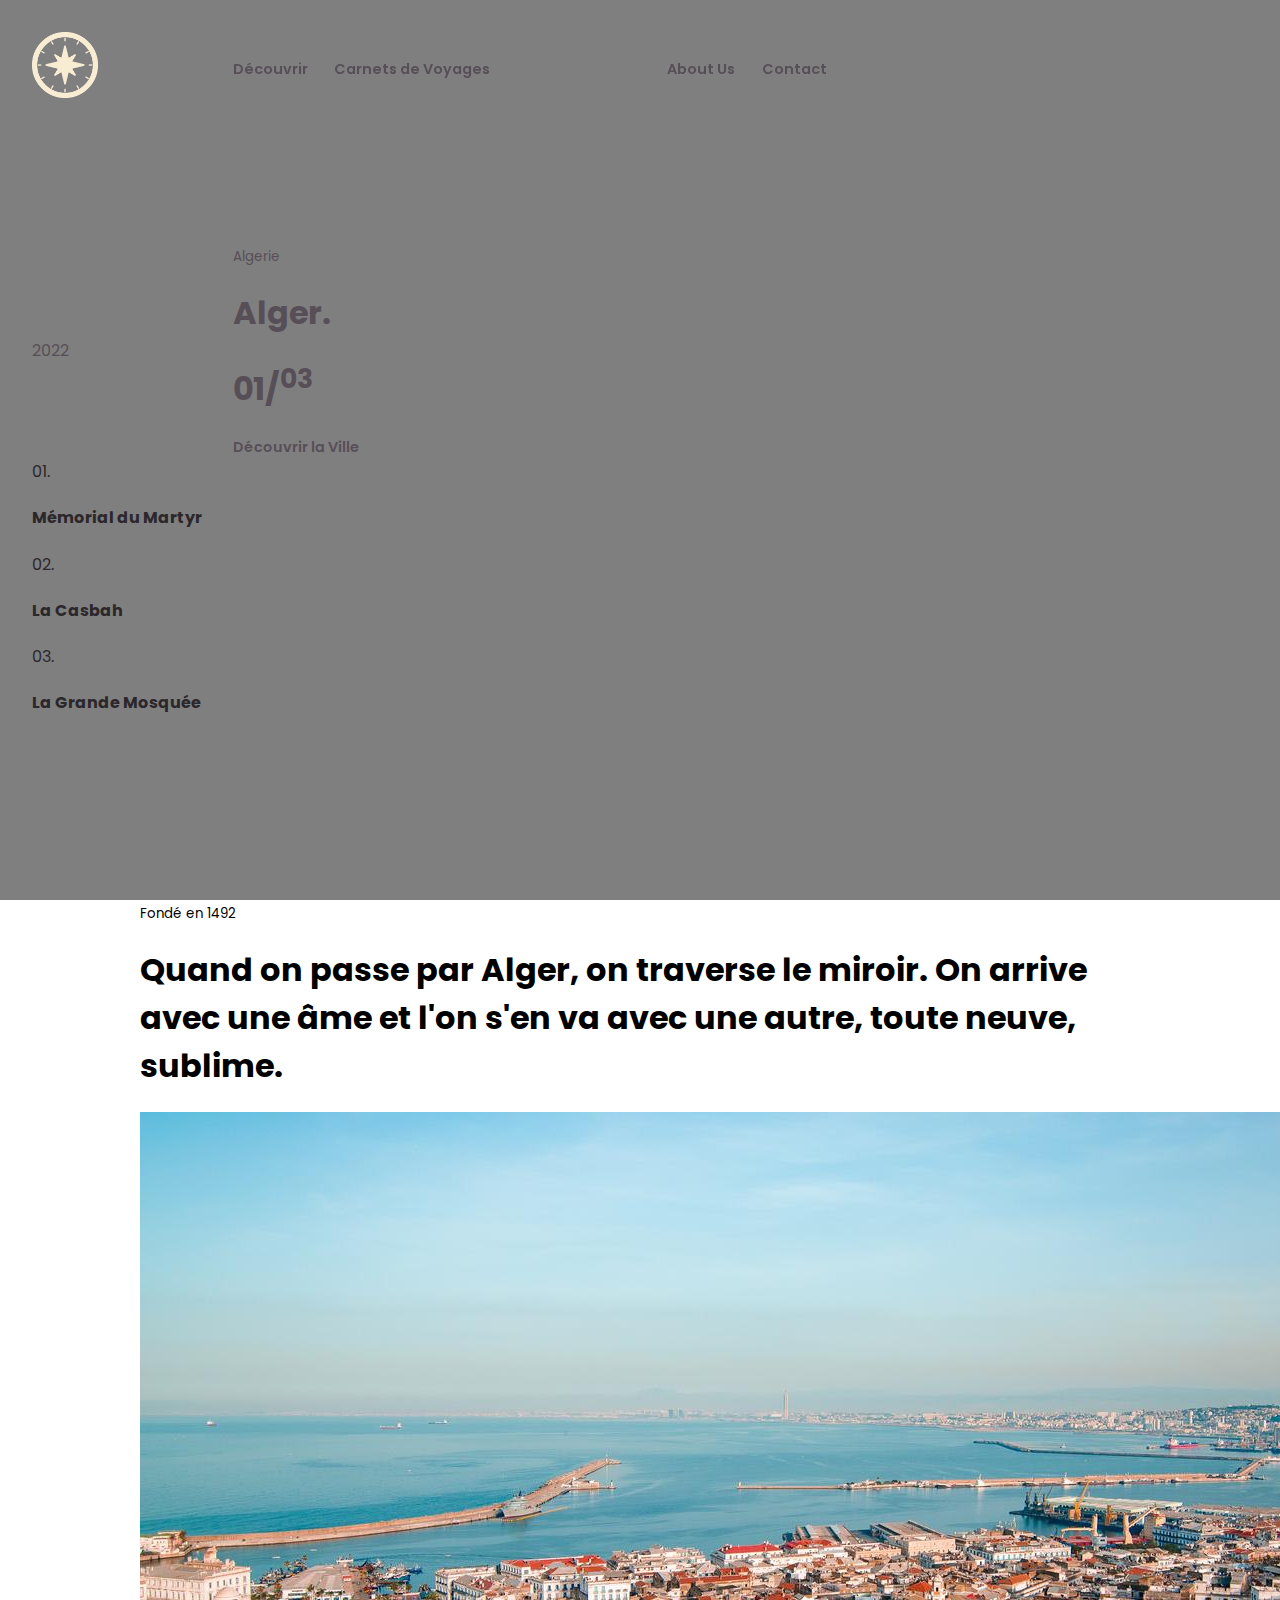
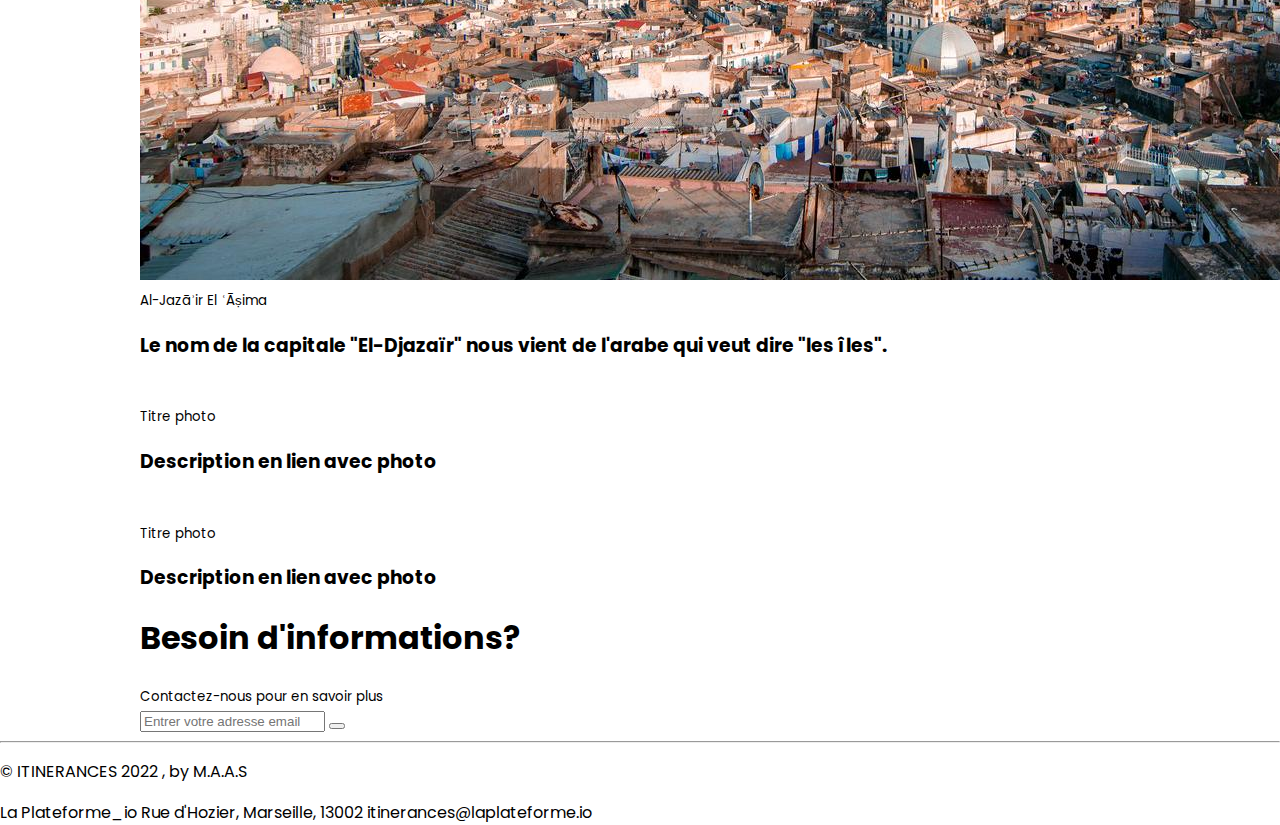
==== algerie.html @ 1a3e16e0 "Mise en place du algerie.html et algerie.css + ajout alger dans img" ====
<!DOCTYPE html>
<html lang="fr">
  <head>
    <meta charset="UTF-8" />
    <meta http-equiv="X-UA-Compatible" content="IE=edge" />
    <meta name="viewport" content="width=device-width, initial-scale=1.0" />
    <link rel="stylesheet" href="/algerie.css" />
    <script
      src="https://kit.fontawesome.com/59db8a6c8a.js"
      crossorigin="anonymous"
    ></script>
    <title>Algerie</title>
  </head>
  <body>
    <!-- Début du Header -->
    <header>
      <nav id="navbar">
        <div class="menu">
          <div>
            <ul>
              <li><a href="#">link1</a></li>
              <li><a href="#">link2</a></li>
              <li><a href="#">link3</a></li>
              <li><a href="#">link4</a></li>
            </ul>
            <div class="nav-mobile">
              <ul>
                <li><a href="#">Découvrir</a></li>
                <li><a href="#">Carnet de Voyages</a></li>
              </ul>
              <ul>
                <li><a href="#">About Us</a></li>
                <li><a href="#">Contact</a></li>
              </ul>
            </div>
          </div>
        </div>
        <div class="container">
          <a href="#" class="logo"
            ><img src="/img/rose-des-vents.png" alt="logo rose des vents"
          /></a>
          <div class="container-inner">
            <ul>
              <li><a href="#">Découvrir</a></li>
              <li><a href="#">Carnets de Voyages</a></li>
            </ul>
            <ul>
              <li><a href="#">About Us</a></li>
              <li><a href="#">Contact</a></li>
            </ul>
          </div>
          <i class="fas fa-bars" id="menu-button"></i>
        </div>
      </nav>
      <div class="header-body">
        <div class="container">
          <div class="column col-1">
            <span class="year">2022</span>
            <div class="social">
              <a href="#">
                <i class="fab fa-facebook-f"></i>
              </a>
              <a href="#">
                <i class="fab fa-instagram"></i>
              </a>
              <a href="#">
                <i class="fab fa-github-alt"></i>
              </a>
            </div>
          </div>
          <div class="container-inner">
            <div class="column col-2">
              <div>
                <small>Algerie</small>
                <div class="big-title">
                  <h1 class="title anim-animate">Alger.</h1>
                  <h1 class="slider-count">01/<sup>03</sup></h1>
                </div>
                <a href="#" class="link-discover">Découvrir la Ville</a>
                <i class="fas fa-chevron-right"></i>
              </div>
              <a href="#" class="scroll-button">
                <i class="fas fa-chevron-down"></i>
              </a>
            </div>
          </div>
          <div class="column col-3">
            <span class="page active-page"></span>
            <span class="page"></span>
            <span class="page"></span>
          </div>
        </div>
      </div>
      <div class="slide-card">
        <div class="slide-card-active">
          <span>01.</span>
          <h4>Mémorial du Martyr</h4>
        </div>
        <div>
          <span>02.</span>
          <h4>La Casbah</h4>
        </div>
        <div>
          <span>03.</span>
          <h4>La Grande Mosquée</h4>
        </div>
      </div>
    </header>
    <!-- Fin du Header -->

    <!-- Debut de la Section Découvrir -->
    <section id="discover" class="decouvrir">
      <div class="container-inner">
        <div>
          <div class="class-card-small">
            <small>Fondé en 1492</small>
            <h1>
              Quand on passe par Alger, on traverse le miroir. On arrive avec
              une âme et l'on s'en va avec une autre, toute neuve, sublime.
            </h1>
            <a href="#">
              <i class="fas fa-arrow-right fa-2x"></i>
            </a>
          </div>
          <div class="card wow anime-animate anime-fondu">
            <img src="/img/Alger/Baie d'Alger.jpeg" alt="Baie d'Alger" />
            <div>
              <small>Al-Jazāʾir El ʿĀṣima </small>
              <h3>
                Le nom de la capitale "El-Djazaïr" nous vient de l'arabe qui
                veut dire "les îles".
              </h3>
            </div>
          </div>
          <div class="card wow anime-animate anime-fondu">
            <img src="lien image 2" alt="" />
            <div>
              <small>Titre photo</small>
              <h3>Description en lien avec photo</h3>
            </div>
          </div>
        </div>
        <div>
          <div class="card wow anime-animate anime-fondu">
            <img src="lien image 3" alt="" />
            <div>
              <small>Titre photo</small>
              <h3>Description en lien avec photo</h3>
            </div>
          </div>
          <div class="card-small newsletter">
            <h1>Besoin d'informations?</h1>
            <small>Contactez-nous pour en savoir plus</small>
            <form>
              <div class="input-container">
                <input type="text" placeholder="Entrer votre adresse email" />
                <button type="submit">
                  <i class="fas fa-arrow-right"></i>
                </button>
              </div>
            </form>
          </div>
        </div>
      </div>
    </section>

    <hr />

    <!-- Début du Footer -->
    <footer>
      <div>
        <p>
          &copy; ITINERANCES
          <span class="year">2022</span>
          , by M.A.A.S
        </p>
      </div>
      <div>
        <span>La Plateforme_io</span>
        <span>Rue d'Hozier, Marseille, 13002</span>
        <span>itinerances@laplateforme.io</span>
      </div>
      <div>
        <a href="#"><i class="fab fa-facebook-f"></i></a>
        <a href="#"><i class="fab fa-instagram"></i></a>
        <a href="#"><i class="fab fa-github-alt"></i></a>
      </div>
    </footer>
    <!-- Fin du Footer -->
  </body>
</html>
---- algerie.css ----
/* <==== Import du font à partir de google ====> */
@import url("https://fonts.googleapis.com/css2?family=Poppins:ital,wght@0,100;0,200;0,300;0,400;0,500;0,600;0,700;0,800;0,900;1,100;1,200;1,300;1,400;1,500;1,600;1,700;1,800;1,900&display=swap");

/* <===== Déclarations des variables dans le ROOT ======> */
:root {
  --font: "Poppins", sans-serif;
  --text-color: #574f57;
  --text-hover: #979376;
  --primary-color: #f8ecd3;
  /* Créer une classe avec la couleur et la taille d'espacement des lettres si besoin*/
  --desc-color: #a2a2a2;
}

html {
  scroll-behavior: smooth;
}

body {
  margin: 0;
  font-family: var(--font);
  overflow-x: hidden;
}

* {
  box-sizing: border-box;
}

/* <===== SCROLLBAR ======>*/

/* largeur */
::-webkit-scrollbar {
  width: 10px;
}

/* Piste Scrollbar */
::-webkit-scrollbar-track {
  background: var(--primary-color);
}

/* Emplacement Barre de défilement */
::-webkit-scrollbar-thumb {
  background: #e54461;
}

/* <==== Liens ====> */

a {
  text-decoration: none;
  font-size: 0.9rem;
  transition: 0.3s;
  font-weight: 600;
  color: var(--text-color);
}

a:hover {
  color: var(--text-hover);
}

/* <==== Listes =====> */

ul {
  list-style-type: none;
  padding: 0;
}

/* <===== Header ======> */

header {
  min-height: 100vh;
  padding: 2em 2em 0 2em;
  background: url(/img/Alger/Alger.jpg) no-repeat center;
  background-size: cover;
  position: relative;
  color: var(--text-color);
  padding-top: 27vh;
  transition: 0.5s;
}

header::before {
  content: "";
  background: rgba(0, 0, 0, 0.5);
  position: absolute;
  top: 0;
  left: 0;
  width: 100%;
  height: 100%;
  z-index: 0;
}

header a {
  color: var(--text-color);
}

.container,
.container-inner {
  margin: 0 auto;
  width: 100%;
}

.container-inner {
  max-width: 1000px;
}

.container {
  max-width: 1350px;
  position: relative;
  display: grid;
  grid-template-columns: 1fr 5fr 1fr;
  justify-content: space-between;
  align-items: center;
  margin: 0 auto;
}

/* <====== NAVBAR =======> */

nav {
  position: fixed;
  top: 0;
  left: 0;
  width: 100%;
  padding: 2em;
  z-index: 9;
  transition: 0.7s;
}

.logo img {
  width: 4.6em;
  height: 4.6em;
}

nav .container-inner {
  display: flex;
  justify-content: space-between;
  align-items: center;
  width: 100%;
}

nav .container ul {
  width: 100%;
  margin: 0 1em;
}

nav .contianer ul:nth-child(2) {
  text-align: right;
}

nav .container ul li {
  display: inline-block;
  margin: 0 0.7em;
}

nav .fa-bars {
  font-size: 1.2em;
  cursor: pointer;
  transition: 0.3s;
  text-align: right;
}

nav .fa-bars:hover {
  color: var(--text-hover);
}

.menu {
  background: #fff;
  position: fixed;
  top: 0;
  left: 0;
  width: 100%;
  text-align: center;
  font-size: 1.3em;
  height: 0;
  opacity: 0;
  transition: 0.7s cubic-bezier(0.74, -0.03, 0.83, 0.67);
  overflow-y: hidden;
}

.menu ul {
  margin: 1em auto;
}

.menu li {
  margin: 1em 0;
}

.menu > div {
  display: flex;
  justify-content: center;
  align-items: center;
  flex-direction: column;
  overflow-y: scroll;
}

.menu > div::-webkit-scrollbar {
  display: none;
}

/* <===== Propriétès NAVBAR-JS =====> */

.menu-open {
  height: 100vh;
  opacity: 1;
}

.navbar-active {
  background: var(--primary-color);
}

/* <===== HEADER-BODY =====> */

.header-body {
  width: 100%;
}

.header-body .container-inner {
  margin: 0 1em;
  padding: 0 1.7em;
  justify-self: center;
}
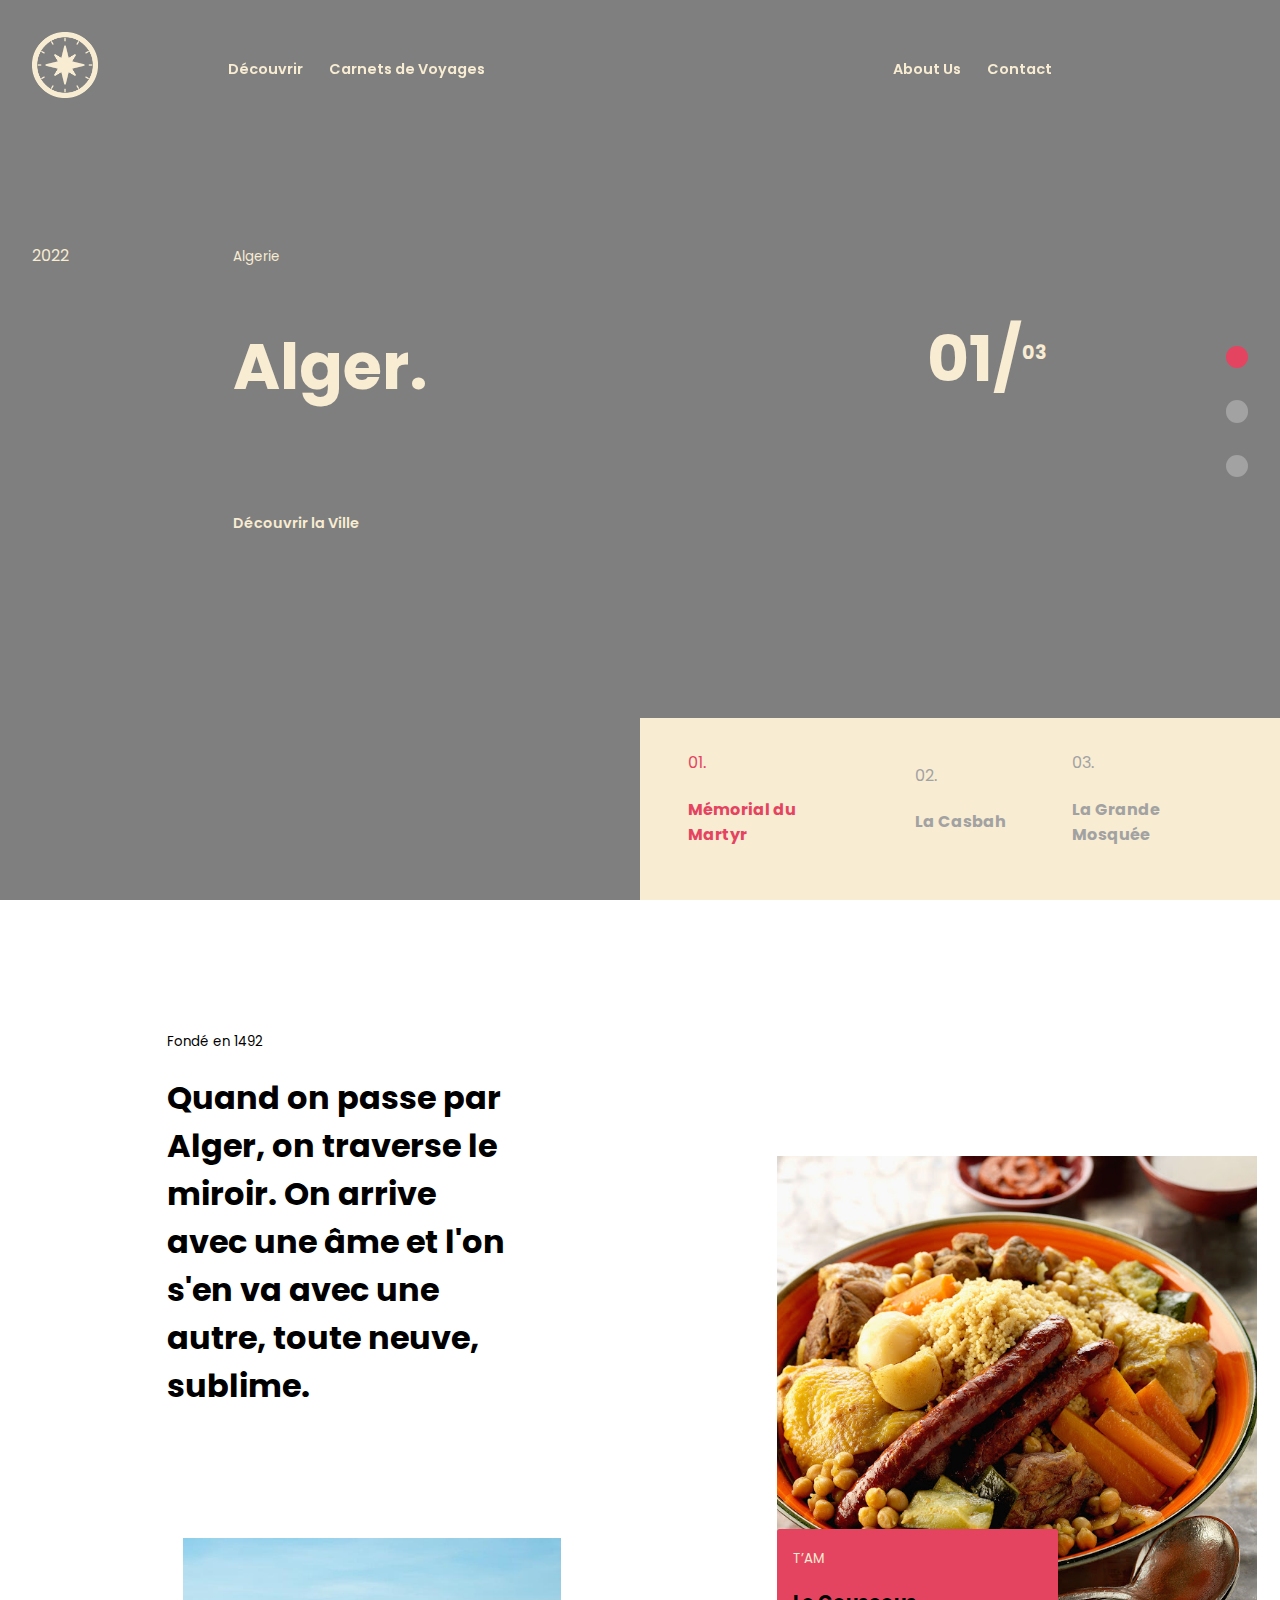
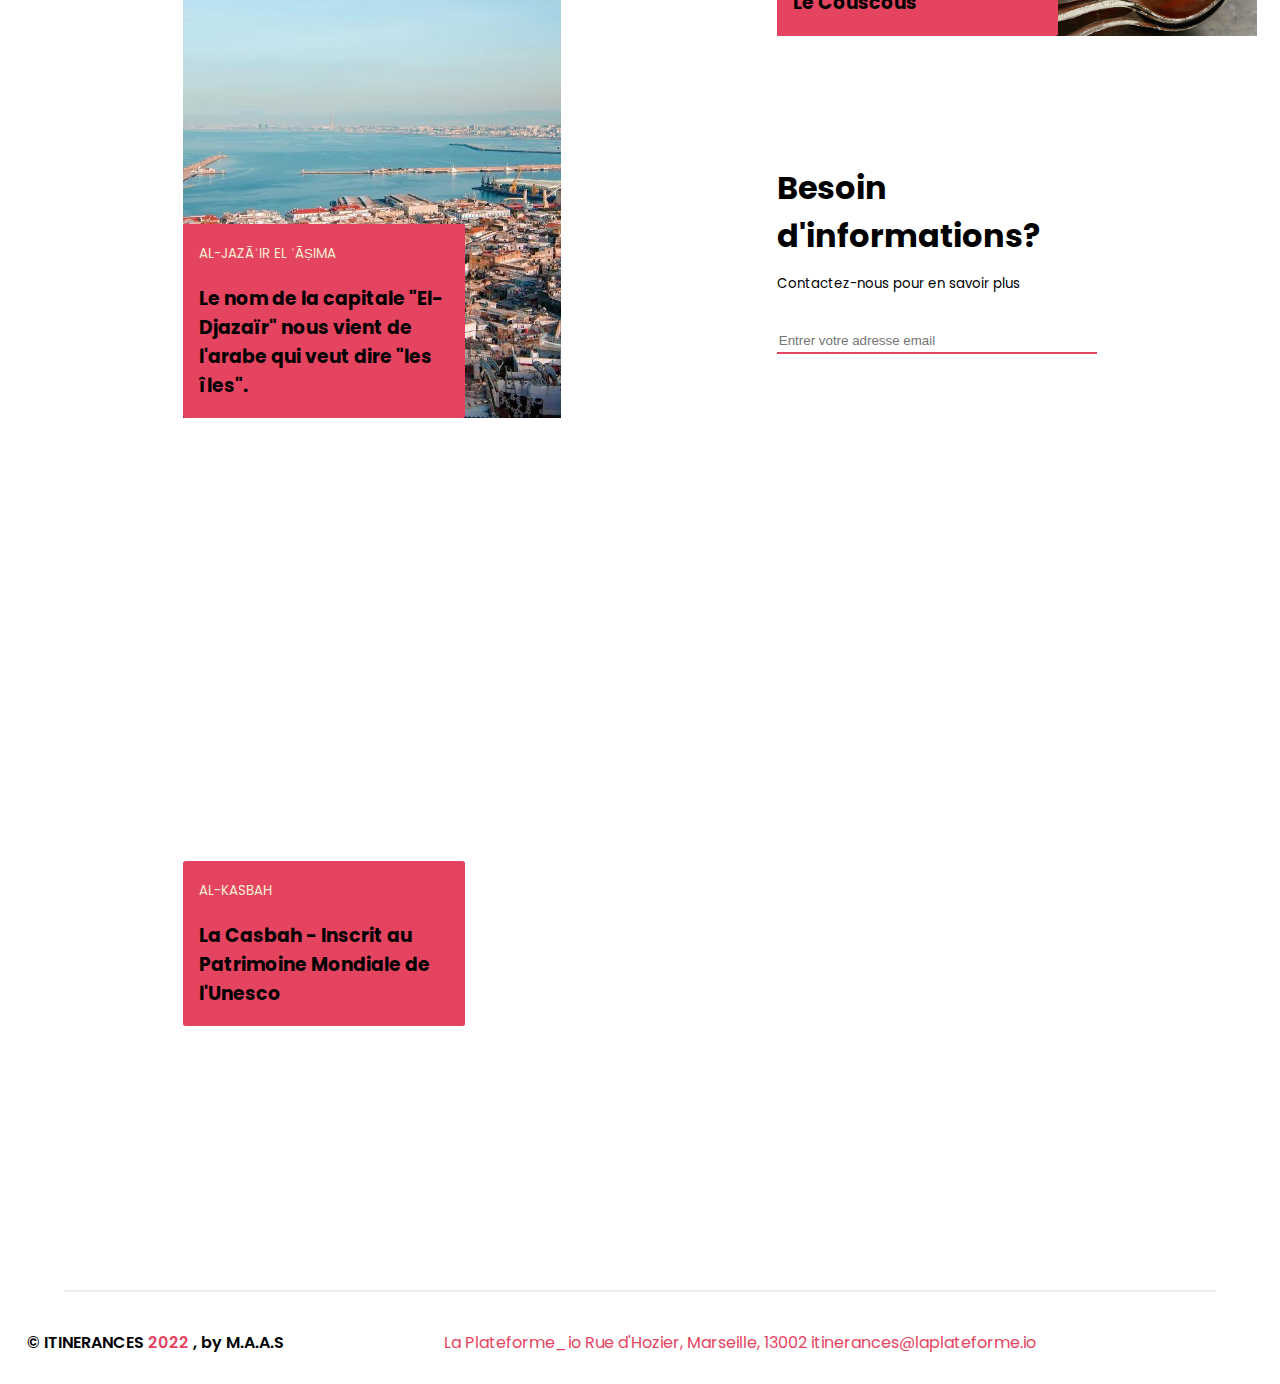
==== commit 462497fe: "Mise en place de la structure algerie.html/css/js" ====
--- a/algerie.html
+++ b/algerie.html
@@ -9,7 +9,7 @@
       src="https://kit.fontawesome.com/59db8a6c8a.js"
       crossorigin="anonymous"
     ></script>
-    <title>Algerie</title>
+    <title>Itinérances-Algerie</title>
   </head>
   <body>
     <!-- Début du Header -->
@@ -40,11 +40,11 @@
             ><img src="/img/rose-des-vents.png" alt="logo rose des vents"
           /></a>
           <div class="container-inner">
-            <ul>
+            <ul class="ul-left">
               <li><a href="#">Découvrir</a></li>
               <li><a href="#">Carnets de Voyages</a></li>
             </ul>
-            <ul>
+            <ul class="ul-right">
               <li><a href="#">About Us</a></li>
               <li><a href="#">Contact</a></li>
             </ul>
@@ -74,7 +74,7 @@
                 <small>Algerie</small>
                 <div class="big-title">
                   <h1 class="title anim-animate">Alger.</h1>
-                  <h1 class="slider-count">01/<sup>03</sup></h1>
+                  <h1 class="slider-counter">01/<sup>03</sup></h1>
                 </div>
                 <a href="#" class="link-discover">Découvrir la Ville</a>
                 <i class="fas fa-chevron-right"></i>
@@ -85,9 +85,9 @@
             </div>
           </div>
           <div class="column col-3">
-            <span class="page active-page"></span>
-            <span class="page"></span>
-            <span class="page"></span>
+            <span class="pagination pagination-active"></span>
+            <span class="pagination"></span>
+            <span class="pagination"></span>
           </div>
         </div>
       </div>
@@ -133,22 +133,25 @@
             </div>
           </div>
           <div class="card wow anime-animate anime-fondu">
-            <img src="lien image 2" alt="" />
+            <img
+              src="/img/Alger/Photo_de_la_Casbah_d'Alger_en_Algerie.jpeg"
+              alt=""
+            />
             <div>
-              <small>Titre photo</small>
-              <h3>Description en lien avec photo</h3>
+              <small>Al-Kasbah</small>
+              <h3>La Casbah - Inscrit au Patrimoine Mondiale de l'Unesco</h3>
             </div>
           </div>
         </div>
         <div>
           <div class="card wow anime-animate anime-fondu">
-            <img src="lien image 3" alt="" />
+            <img src="/img/Alger/couscous.jpeg" alt="" />
             <div>
-              <small>Titre photo</small>
-              <h3>Description en lien avec photo</h3>
+              <small>T’am</small>
+              <h3>Le Couscous</h3>
             </div>
           </div>
-          <div class="card-small newsletter">
+          <div class="small-card informations">
             <h1>Besoin d'informations?</h1>
             <small>Contactez-nous pour en savoir plus</small>
             <form>
@@ -187,5 +190,7 @@
       </div>
     </footer>
     <!-- Fin du Footer -->
+    <!-- Déclaration lien vers algerie.js -->
+    <script src="/algerie.js"></script>
   </body>
 </html>
--- a/algerie.css
+++ b/algerie.css
@@ -49,7 +49,7 @@
   font-size: 0.9rem;
   transition: 0.3s;
   font-weight: 600;
-  color: var(--text-color);
+  color: var(--primary-color);
 }
 
 a:hover {
@@ -71,7 +71,7 @@
   background: url(/img/Alger/Alger.jpg) no-repeat center;
   background-size: cover;
   position: relative;
-  color: var(--text-color);
+  color: var(--primary-color);
   padding-top: 27vh;
   transition: 0.5s;
 }
@@ -88,7 +88,7 @@
 }
 
 header a {
-  color: var(--text-color);
+  color: var(--primary-color);
 }
 
 .container,
@@ -137,10 +137,14 @@
 
 nav .container ul {
   width: 100%;
-  margin: 0 1em;
-}
-
-nav .contianer ul:nth-child(2) {
+  margin: 0 0.7em;
+}
+
+nav .container .ul-right {
+  margin-left: 150px;
+}
+
+nav .container ul:nth-child(2) {
   text-align: right;
 }
 
@@ -216,3 +220,309 @@
   padding: 0 1.7em;
   justify-self: center;
 }
+
+.column {
+  height: 70vh;
+  display: flex;
+  flex-direction: column;
+}
+
+.col-1 {
+  justify-content: space-between;
+  align-items: flex-start;
+}
+
+.col-2 {
+  justify-content: space-between;
+  align-items: flex-start;
+  width: 100%;
+}
+
+.col-2 > div {
+  width: 100%;
+}
+
+.col-3 {
+  padding-top: 50%;
+  align-items: flex-end;
+}
+
+.social a {
+  display: block;
+  margin: 0.8em 0;
+  font-size: 1.2em;
+}
+
+.big-title {
+  display: flex;
+  justify-content: space-between;
+  align-items: flex-start;
+  font-size: 2em;
+}
+
+.big-title sup {
+  font-size: 0.3em;
+}
+
+.title {
+  margin: 0.8em 0.5em 1.5em 0;
+}
+
+.link-main i {
+  margin-left: 0.5em;
+}
+
+.slide-counter {
+  font-weight: 300;
+}
+
+/* <======= PAGINATION ======> */
+
+.pagination {
+  background: var(--desc-color);
+  width: 0.7em;
+  padding: 0.7em;
+  margin: 1em 0;
+  border-radius: 50%;
+  cursor: pointer;
+}
+
+.pagination-active {
+  background: #e54461;
+  box-shadow: 0 0 8px (#e54461);
+}
+
+.header-body .fa-chevron-down {
+  font-size: 2.5em;
+}
+
+.slide-card {
+  background: var(--primary-color);
+  padding: 2em;
+  display: flex;
+  justify-content: space-between;
+  align-items: center;
+  color: var(--desc-color);
+  transition: 0.3s;
+  position: absolute;
+  bottom: 0;
+  right: 0;
+  min-width: 50vw;
+}
+
+.slide-card > div {
+  margin: 0 1em;
+  max-width: 10em;
+  transition: 0.3s;
+}
+
+.slide-card-active {
+  color: #e54461;
+}
+
+/* <====== DISCOVER ======> */
+
+.decouvrir .container-inner {
+  display: flex;
+  justify-content: space-between;
+  align-items: flex-start;
+  padding: 8em 1.7em;
+}
+
+.decouvrir h1 {
+  font-size: 2em;
+}
+
+.decouvrir i {
+  color: #e54461;
+}
+
+.decouvrir .container-inner > div {
+  max-width: 22em;
+}
+
+/* <===== CARDS =====> */
+
+.card {
+  width: 100%;
+  height: 30em;
+  position: relative;
+  display: flex;
+  justify-content: flex-start;
+  align-items: flex-end;
+}
+
+.card,
+.small-card {
+  margin: 8em 1em;
+}
+
+.card img {
+  position: absolute;
+  top: 0;
+  left: 0;
+  height: 100%;
+  object-fit: cover;
+}
+
+.card small {
+  color: var(--primary-color);
+  text-transform: uppercase;
+}
+
+.card div {
+  background: #e54461;
+  position: relative;
+  border-radius: 2.5px;
+  padding: 1em 1em 0 1em;
+  width: 80%;
+}
+
+/* <===== INFORMATIONS ======> */
+
+form {
+  padding: 2em 0;
+}
+
+.informations span {
+  color: #e54461;
+  font-weight: 600;
+}
+
+.informations h1 {
+  margin: 0.3em 0;
+}
+
+.input-container {
+  border-bottom: 2px #e54461 solid;
+}
+
+.input-container input {
+  width: 90%;
+}
+
+.input-container input,
+.input-container button {
+  background: transparent;
+  border: none;
+  outline: none;
+}
+
+/* <===== FOOTER ======> */
+
+footer {
+  padding: 1.7em;
+  display: flex;
+  justify-content: space-between;
+  align-items: center;
+}
+
+footer p {
+  font-weight: 600;
+  margin: 0;
+}
+
+footer span {
+  color: #e54461;
+}
+
+footer > div:nth-child(3) a {
+  font-size: 1.2em;
+  margin: 0 0.5em;
+}
+
+hr {
+  width: 90%;
+  border: 1px #eee solid;
+}
+
+/* <====== MEDIAQUERIES RESPONSIVE =====> */
+
+@media screen and (max-width: 1060px) {
+  header {
+    padding-top: 8em;
+  }
+  .header-body .container {
+    grid-template-columns: 1fr;
+  }
+  .heading {
+    flex-direction: column;
+  }
+  .title {
+    margin-bottom: 0.2em;
+  }
+  .scroll-button {
+    margin-top: 3em;
+  }
+  .column {
+    height: initial;
+  }
+  .col-1 {
+    padding: 0 1.7em;
+  }
+  .col-3 {
+    padding-top: initial;
+    flex-direction: row;
+    justify-content: center;
+  }
+  .pagination {
+    margin: 2em 1em;
+  }
+  .slide-card {
+    position: relative;
+  }
+  .social a {
+    display: inline-block;
+    margin: 1em 0.5em;
+  }
+  .social a:nth-child(1) {
+    margin-left: 0;
+  }
+  footer {
+    flex-direction: column;
+    text-align: center;
+  }
+  footer > div {
+    margin: 1.7em 0 0 0;
+  }
+}
+
+@media screen and (min-width: 1060px) and (max-height: 500px) {
+  header {
+    padding-top: 10em;
+  }
+  column {
+    height: 550px;
+  }
+}
+
+@media screen and (max-width: 800px) {
+  nav .container ul{
+    display: none;
+  }
+  .heading{font-style: 1.5em;}
+  .decouvrir .container-inner{
+    flex-direction: column;
+    align-items: center;
+  }
+  .decouvrir .container-inner > div:nth-child(2) > div:nth-child(1) {
+    margin-top: 0;
+  }
+}
+
+@media screen and (max-width: 600px) {
+  .slide-card {
+    flex-direction: column;
+  }
+}
+
+@media screen and (max-height:600px) {
+  .menu > div {
+    padding-top: 5em;
+    justify-content: flex-start;
+  }
+}
+
+@media screen and (max-width:400px){
+  html{font-size: 13px;}
+}
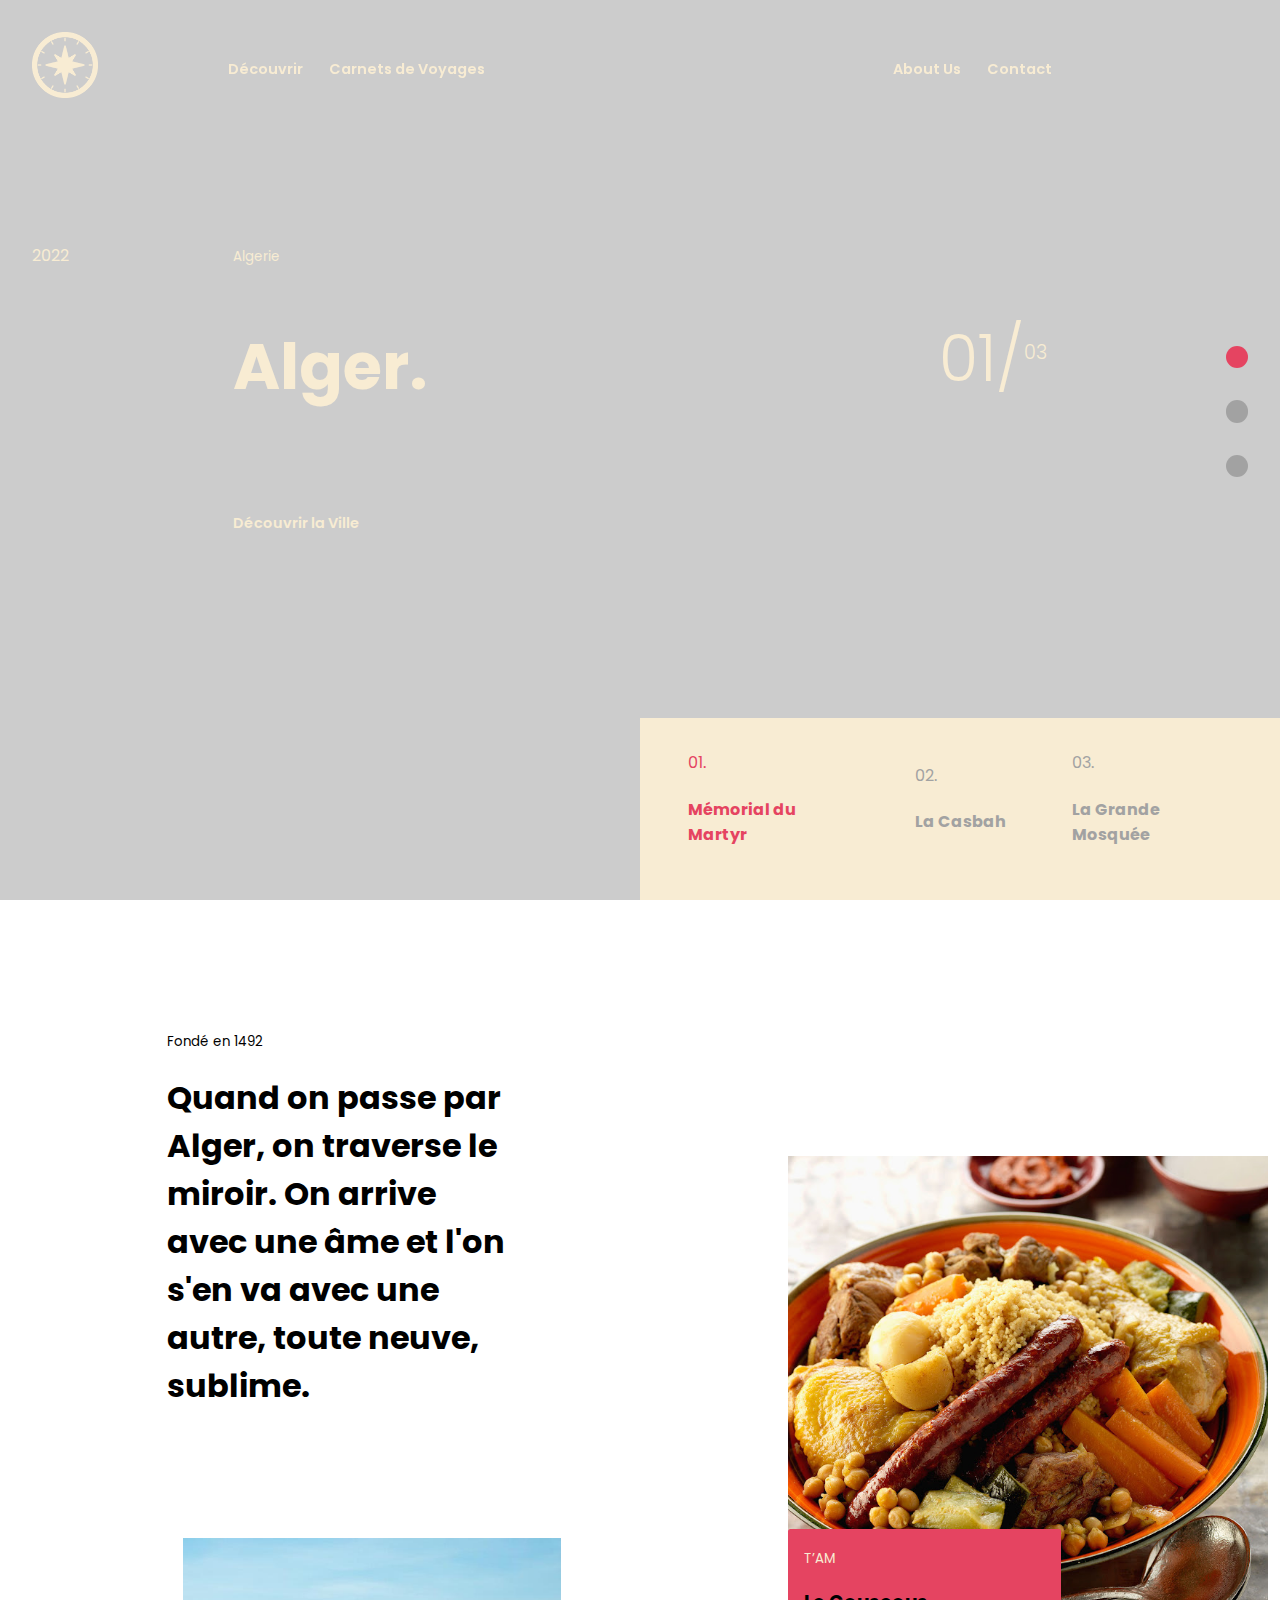
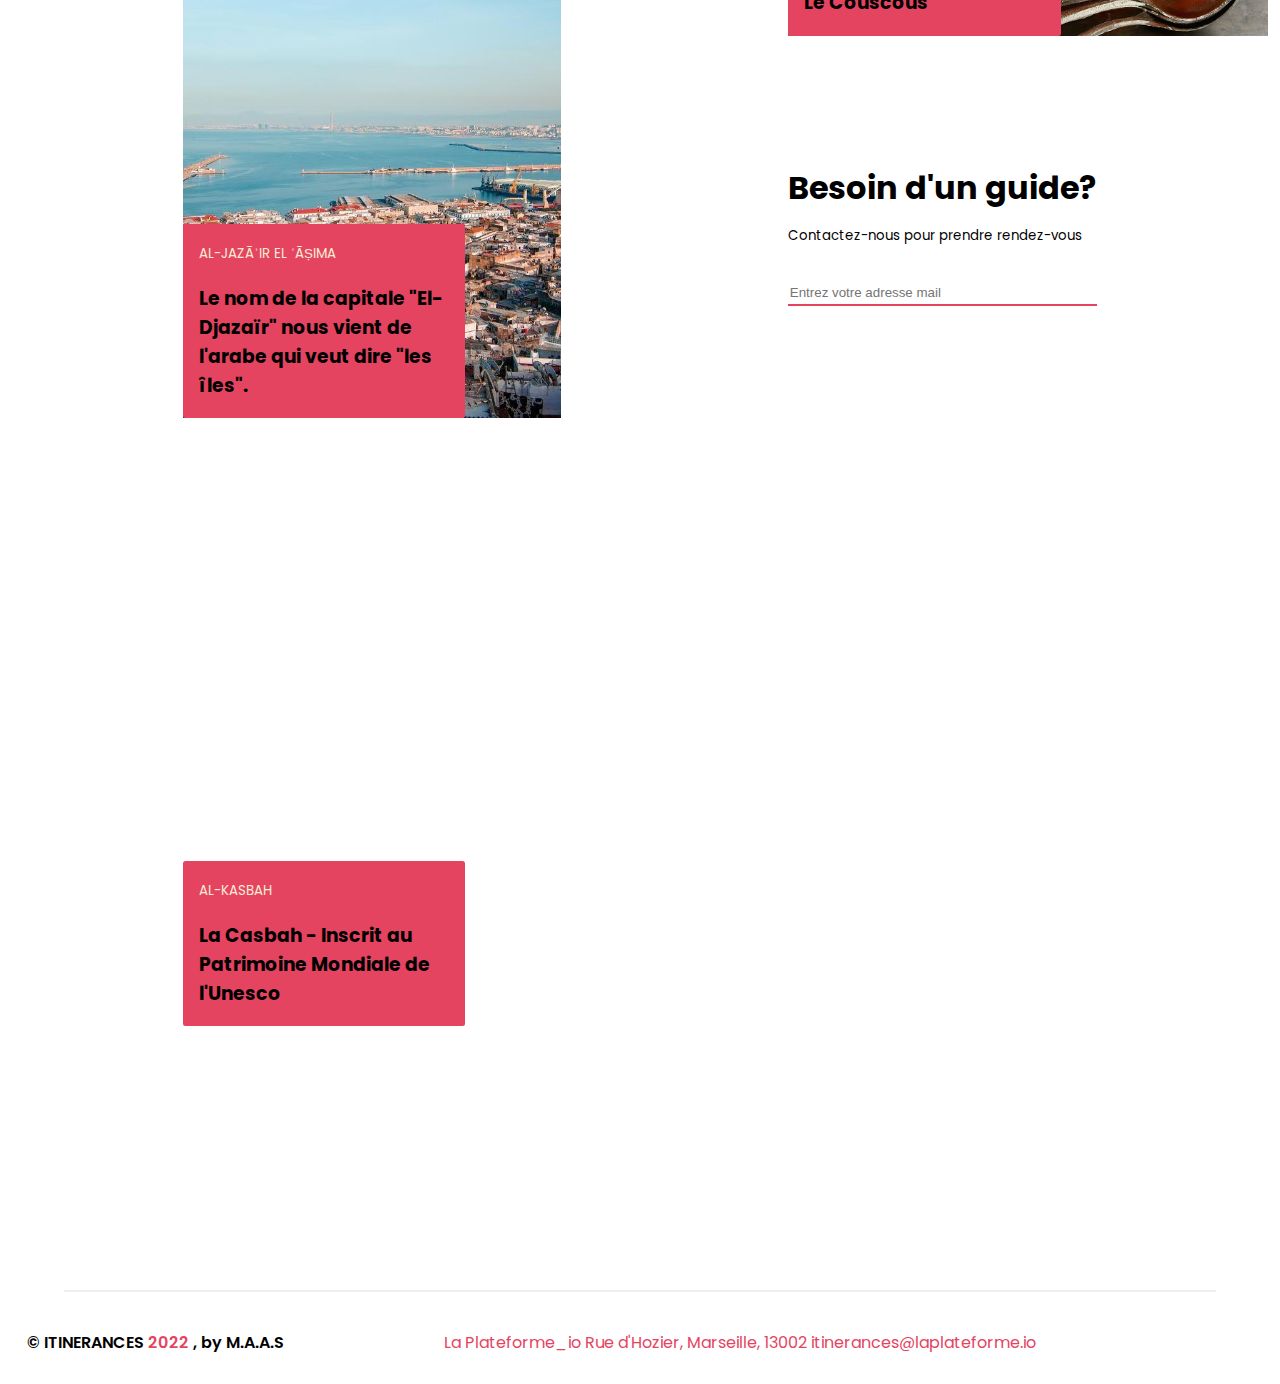
==== commit 86687dac: "Mise en place de l'animation du hero et de la fin du css de la page" ====
--- a/algerie.html
+++ b/algerie.html
@@ -21,7 +21,6 @@
               <li><a href="#">link1</a></li>
               <li><a href="#">link2</a></li>
               <li><a href="#">link3</a></li>
-              <li><a href="#">link4</a></li>
             </ul>
             <div class="nav-mobile">
               <ul>
@@ -152,11 +151,11 @@
             </div>
           </div>
           <div class="small-card informations">
-            <h1>Besoin d'informations?</h1>
-            <small>Contactez-nous pour en savoir plus</small>
+            <h1>Besoin d'un guide?</h1>
+            <small>Contactez-nous pour prendre rendez-vous</small>
             <form>
               <div class="input-container">
-                <input type="text" placeholder="Entrer votre adresse email" />
+                <input type="text" placeholder="Entrez votre adresse mail" />
                 <button type="submit">
                   <i class="fas fa-arrow-right"></i>
                 </button>
--- a/algerie.css
+++ b/algerie.css
@@ -78,7 +78,7 @@
 
 header::before {
   content: "";
-  background: rgba(0, 0, 0, 0.5);
+  background: rgba(0, 0, 0, 0.2);
   position: absolute;
   top: 0;
   left: 0;
@@ -203,10 +203,11 @@
 .menu-open {
   height: 100vh;
   opacity: 1;
+  background: #574f57;
 }
 
 .navbar-active {
-  background: var(--primary-color);
+  background: #574f57;
 }
 
 /* <===== HEADER-BODY =====> */
@@ -272,7 +273,7 @@
   margin-left: 0.5em;
 }
 
-.slide-counter {
+.slider-counter {
   font-weight: 300;
 }
 
@@ -497,11 +498,13 @@
 }
 
 @media screen and (max-width: 800px) {
-  nav .container ul{
+  nav .container ul {
     display: none;
   }
-  .heading{font-style: 1.5em;}
-  .decouvrir .container-inner{
+  .heading {
+    font-style: 1.5em;
+  }
+  .decouvrir .container-inner {
     flex-direction: column;
     align-items: center;
   }
@@ -516,13 +519,15 @@
   }
 }
 
-@media screen and (max-height:600px) {
+@media screen and (max-height: 600px) {
   .menu > div {
     padding-top: 5em;
     justify-content: flex-start;
   }
 }
 
-@media screen and (max-width:400px){
-  html{font-size: 13px;}
-}
+@media screen and (max-width: 400px) {
+  html {
+    font-size: 13px;
+  }
+}
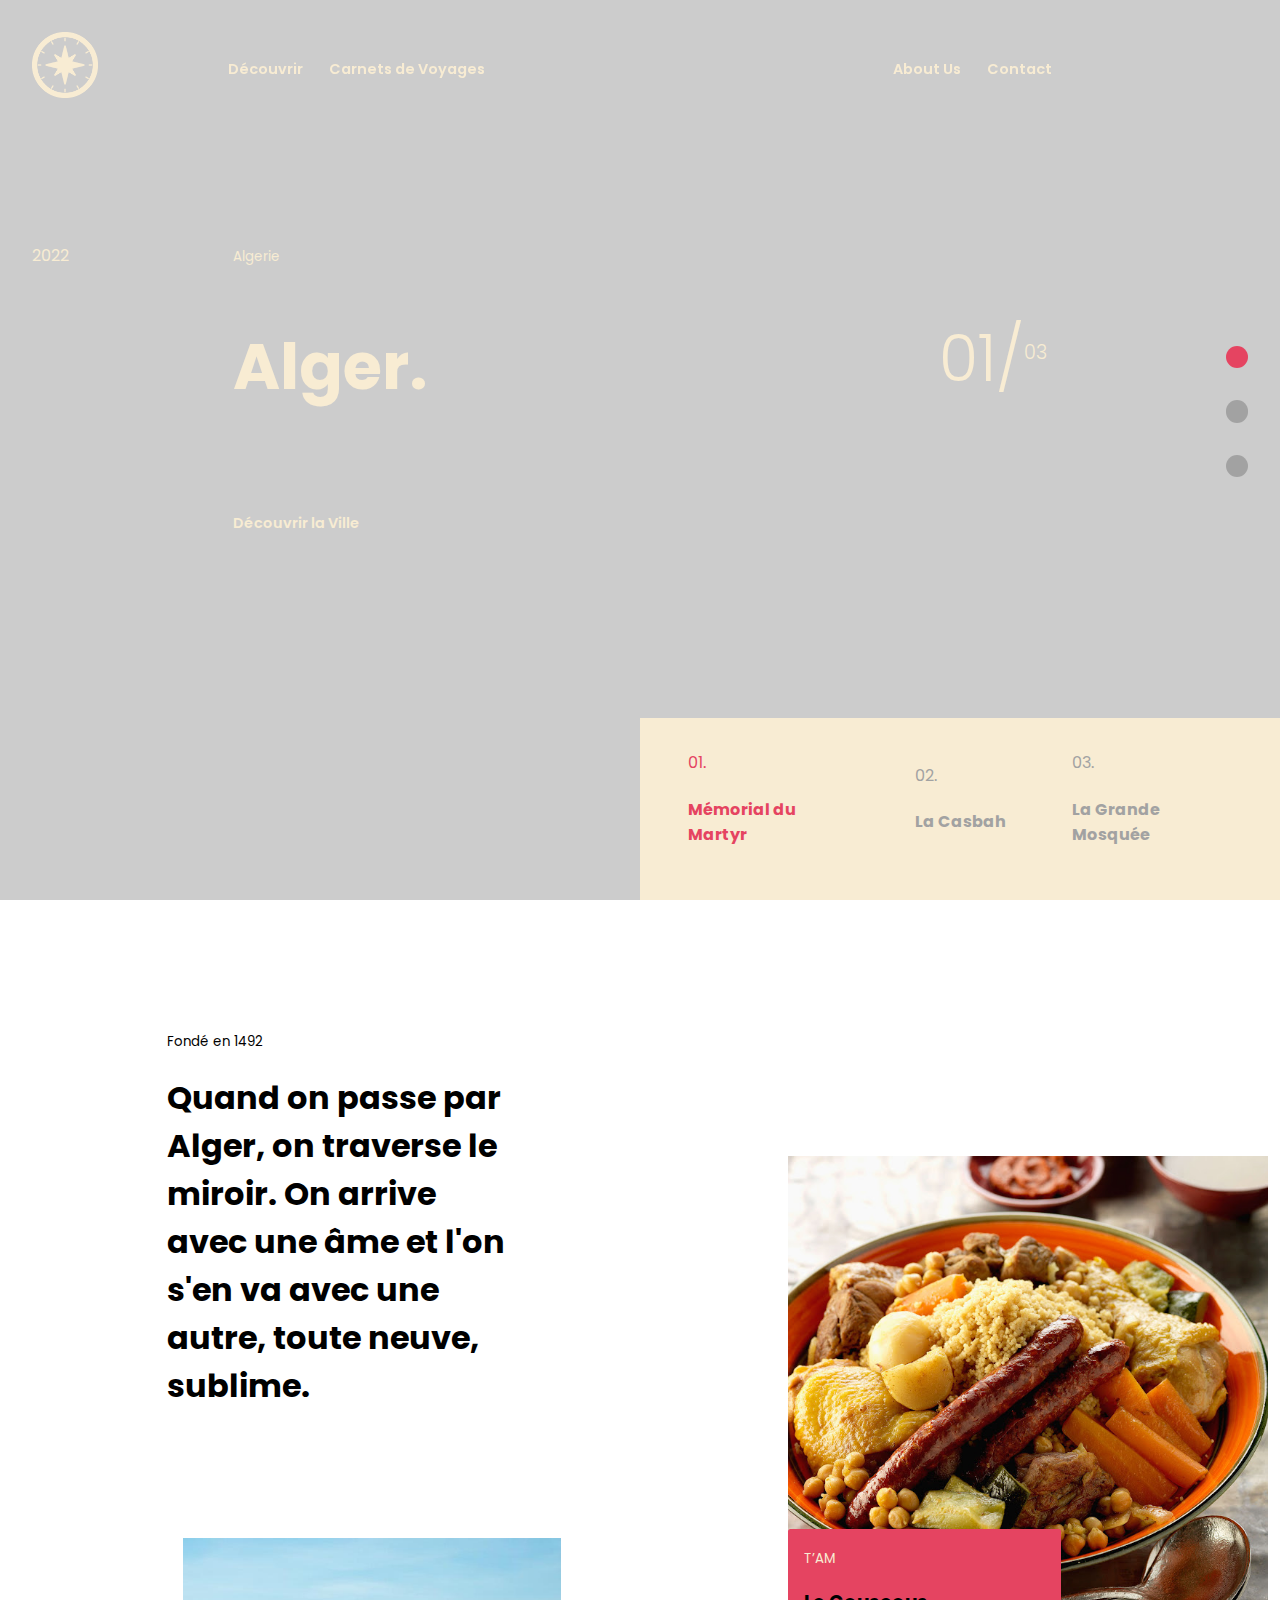
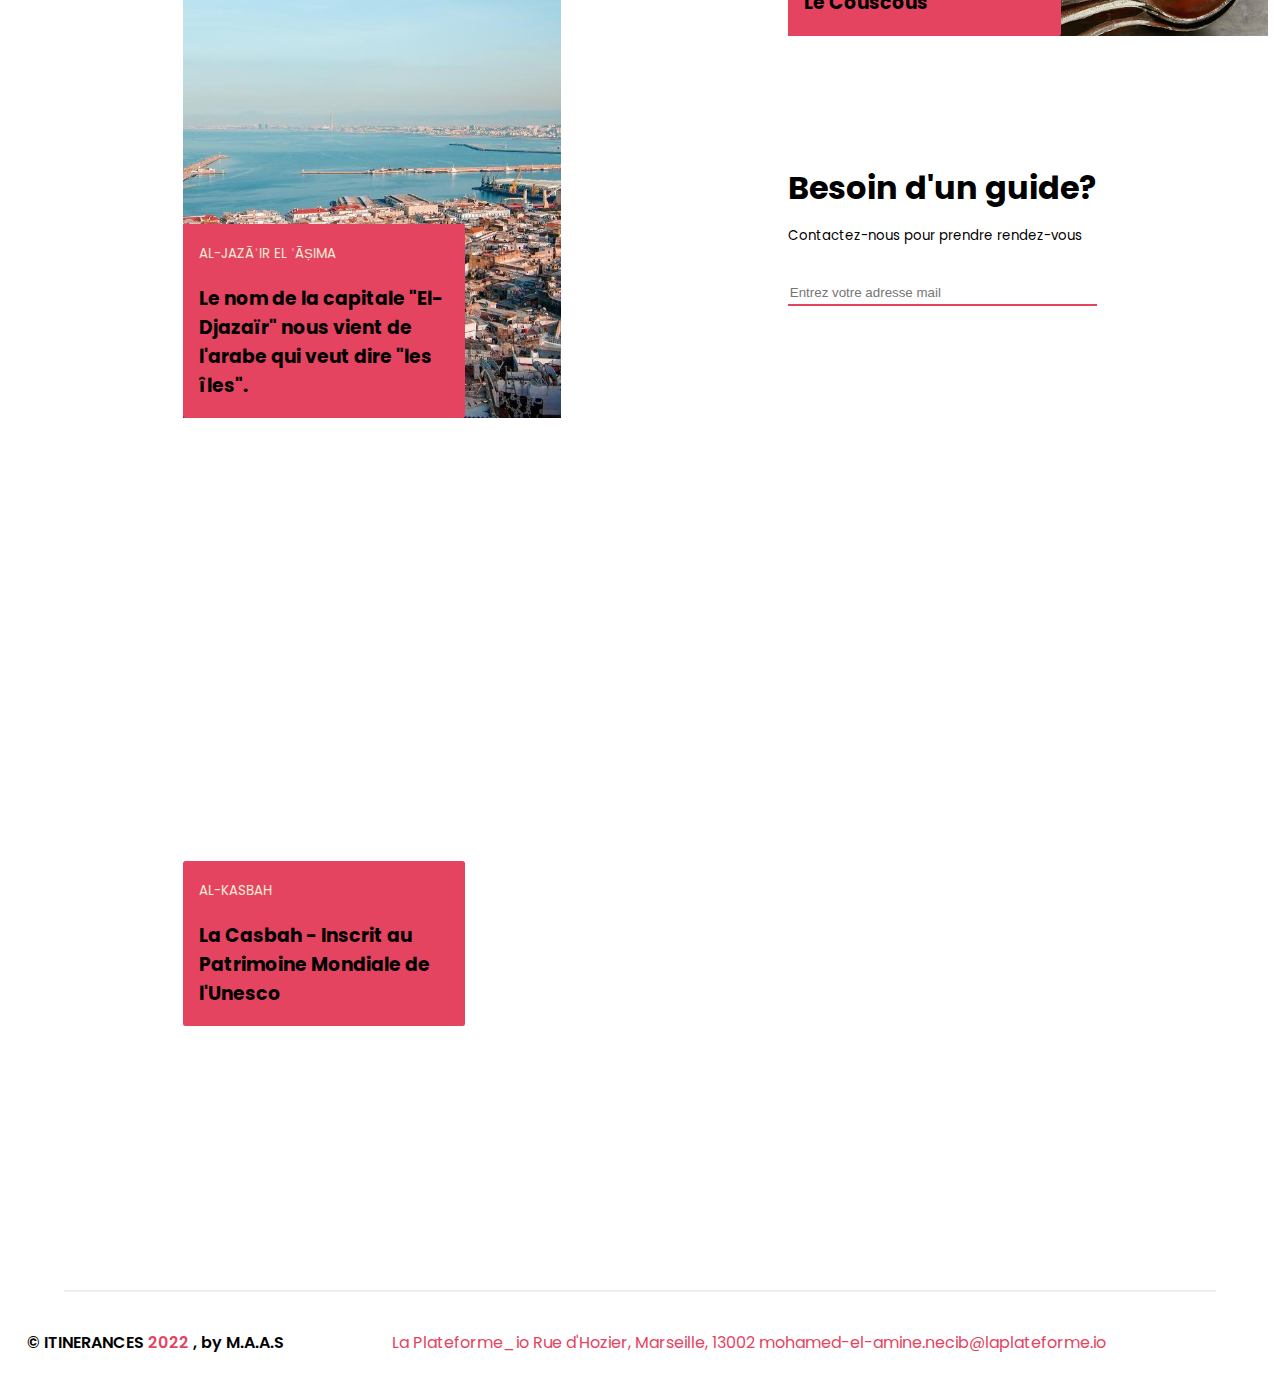
==== commit 2f7c2cf8: "mise en lien des différentes pages entre elles + ajout des social medias" ====
--- a/algerie.html
+++ b/algerie.html
@@ -17,25 +17,18 @@
       <nav id="navbar">
         <div class="menu">
           <div>
+            <div class="nav-mobile">
+              <li><a href="#">Découvrir</a></li>
+              <li><a href="#">Carnets de Voyages</a></li>
+            </ul>
             <ul>
-              <li><a href="#">link1</a></li>
-              <li><a href="#">link2</a></li>
-              <li><a href="#">link3</a></li>
-            </ul>
-            <div class="nav-mobile">
-              <ul>
-                <li><a href="#">Découvrir</a></li>
-                <li><a href="#">Carnet de Voyages</a></li>
-              </ul>
-              <ul>
-                <li><a href="#">About Us</a></li>
-                <li><a href="#">Contact</a></li>
-              </ul>
+              <li><a href="/index.html#aboutus">About Us</a></li>
+              <li><a href="/contact.html">Contact</a></li>
             </div>
           </div>
         </div>
         <div class="container">
-          <a href="#" class="logo"
+          <a href="/index.html" class="logo"
             ><img src="/img/rose-des-vents.png" alt="logo rose des vents"
           /></a>
           <div class="container-inner">
@@ -44,8 +37,8 @@
               <li><a href="#">Carnets de Voyages</a></li>
             </ul>
             <ul class="ul-right">
-              <li><a href="#">About Us</a></li>
-              <li><a href="#">Contact</a></li>
+              <li><a href="/index.html#aboutus">About Us</a></li>
+              <li><a href="/contact.html">Contact</a></li>
             </ul>
           </div>
           <i class="fas fa-bars" id="menu-button"></i>
@@ -108,6 +101,7 @@
     <!-- Fin du Header -->
 
     <!-- Debut de la Section Découvrir -->
+    <!-- ! C'est ici que vous implantez votre section =========> -->
     <section id="discover" class="decouvrir">
       <div class="container-inner">
         <div>
@@ -180,12 +174,15 @@
       <div>
         <span>La Plateforme_io</span>
         <span>Rue d'Hozier, Marseille, 13002</span>
-        <span>itinerances@laplateforme.io</span>
+        <span>mohamed-el-amine.necib@laplateforme.io</span>
       </div>
       <div>
-        <a href="#"><i class="fab fa-facebook-f"></i></a>
-        <a href="#"><i class="fab fa-instagram"></i></a>
-        <a href="#"><i class="fab fa-github-alt"></i></a>
+        <a href="https://www.linkedin.com/in/mohamed-el-amine-necib-9178a417b/"
+          ><i class="fab fa-linkedin"></i
+        ></a>
+        <a href="https://github.com/mohamed-necib"
+          ><i class="fab fa-github-alt"></i
+        ></a>
       </div>
     </footer>
     <!-- Fin du Footer -->
--- a/algerie.css
+++ b/algerie.css
@@ -323,6 +323,8 @@
 
 /* <====== DISCOVER ======> */
 
+/* !Vous devez modifier ici ============> */
+
 .decouvrir .container-inner {
   display: flex;
   justify-content: space-between;
@@ -498,6 +500,7 @@
 }
 
 @media screen and (max-width: 800px) {
+  /* !Ca se passe ICI pour le responsive de votre page ===============> */
   nav .container ul {
     display: none;
   }
